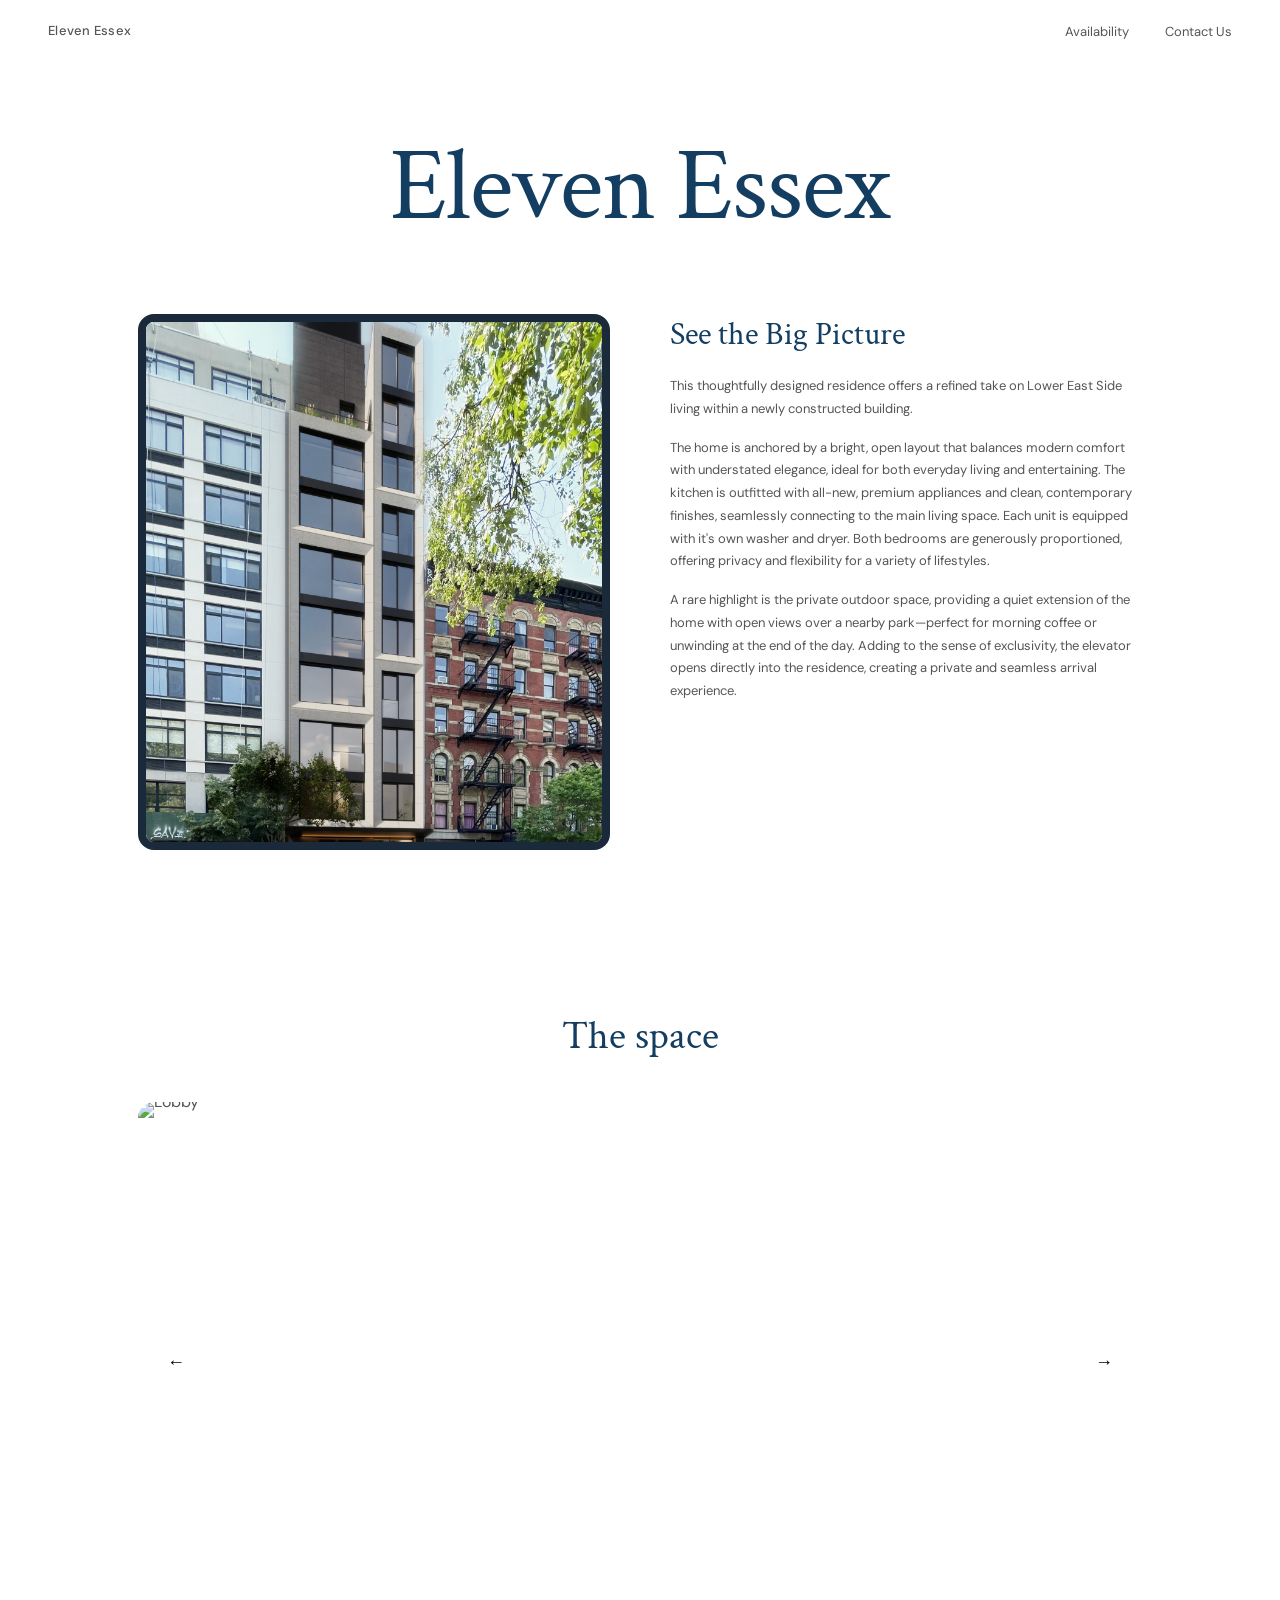
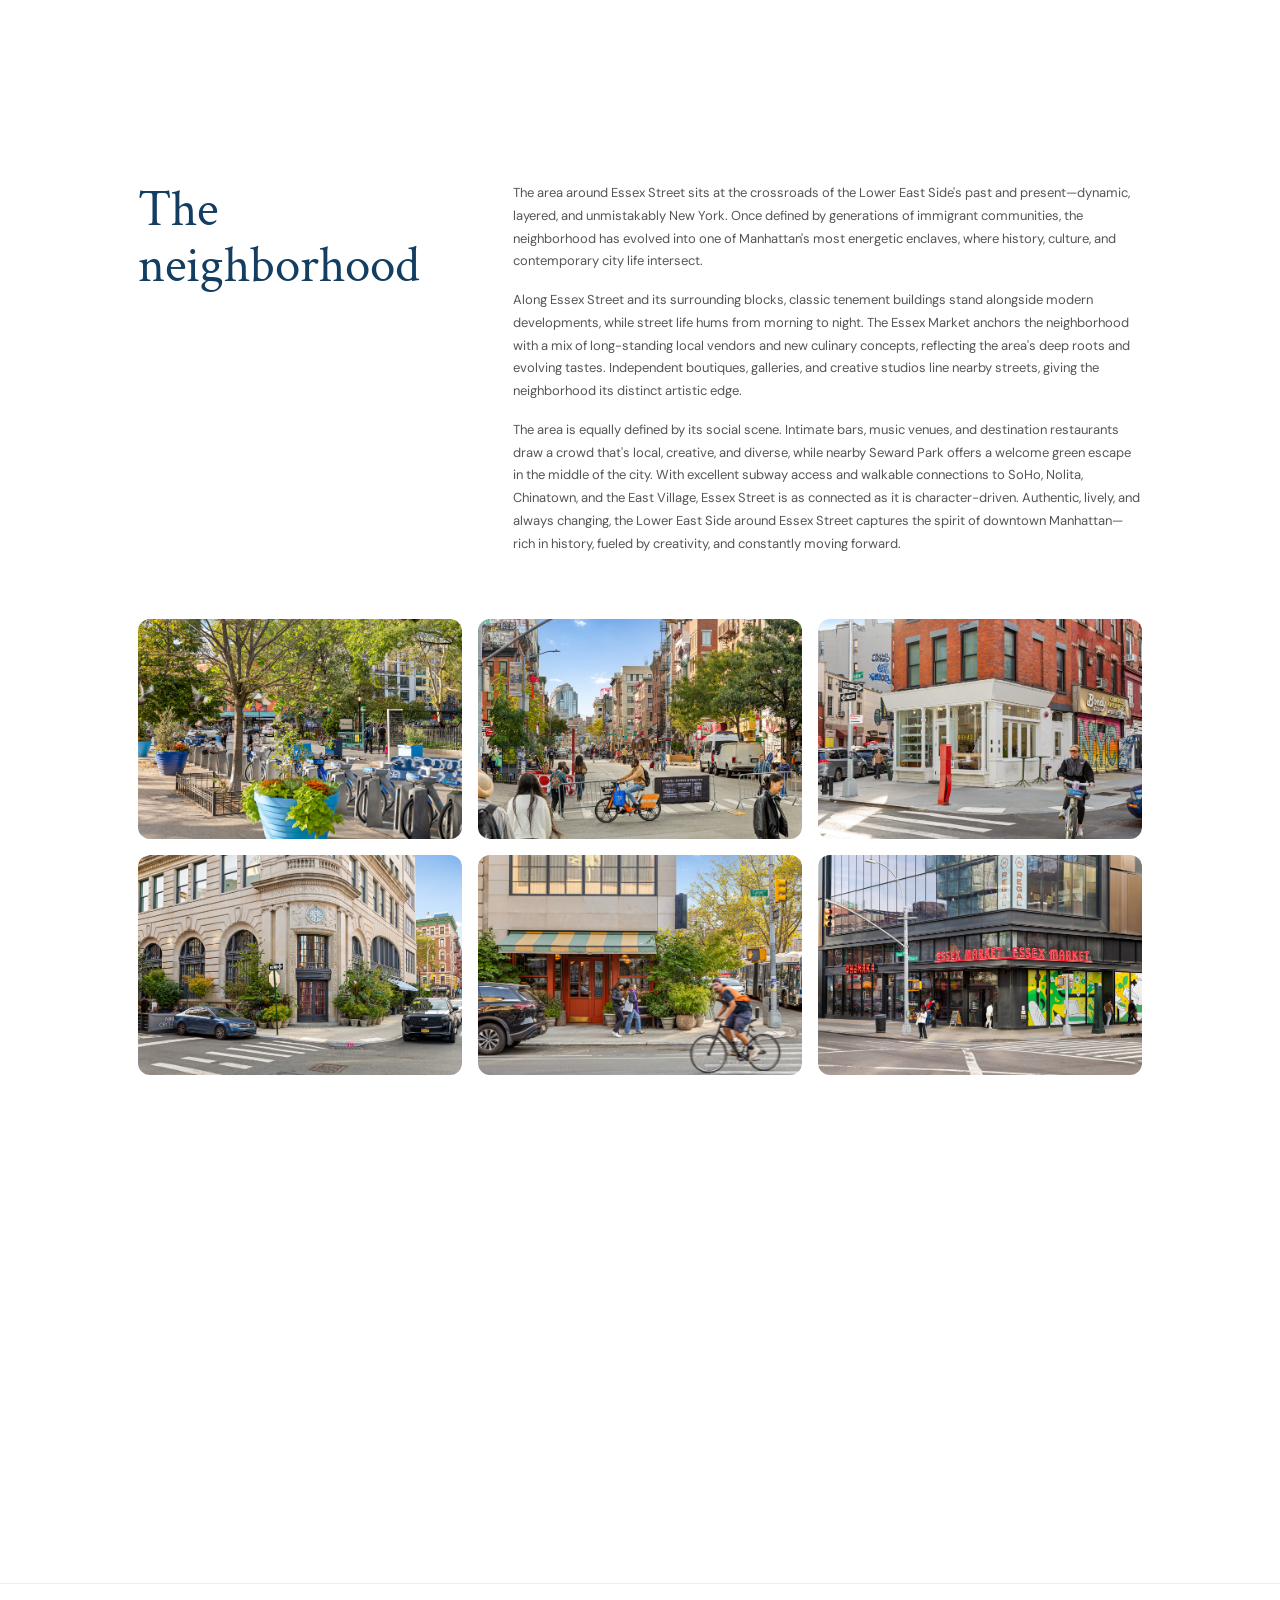
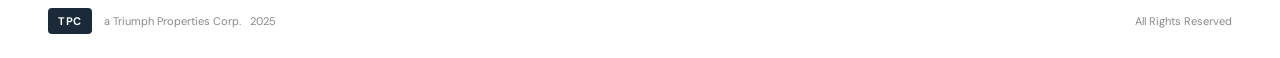
==== index.html @ 10af805b "Show full portrait image for slide 17 using object-fit contain Co-Authored-By: Claude Sonnet 4.6 <no" ====
<!DOCTYPE html>
<html lang="en">
<head>
  <meta charset="UTF-8" />
  <meta name="viewport" content="width=device-width, initial-scale=1.0" />
  <title>Eleven Essex</title>
  <link rel="preconnect" href="https://fonts.googleapis.com" />
  <link rel="preconnect" href="https://fonts.gstatic.com" crossorigin />
  <link href="https://fonts.googleapis.com/css2?family=DM+Sans:ital,opsz,wght@0,9..40,300;0,9..40,400;0,9..40,500;1,9..40,400&family=Crimson+Text:wght@400;600&display=swap" rel="stylesheet" />
  <link rel="stylesheet" href="styles.css" />
  <style>
    /* ── Intro overlay ── */
    #intro-overlay {
      position: fixed;
      inset: 0;
      background: #133E61;
      display: flex;
      align-items: center;
      justify-content: center;
      z-index: 1000;
      animation: overlayFade 2.6s ease forwards;
    }

    #intro-overlay span {
      font-family: 'Crimson Text', serif;
      font-size: clamp(28px, 4vw, 48px);
      color: #fff;
      letter-spacing: 0.12em;
      opacity: 0;
      animation: textReveal 2.6s ease forwards;
    }

    @keyframes overlayFade {
      0%   { opacity: 1; pointer-events: all; }
      65%  { opacity: 1; }
      100% { opacity: 0; pointer-events: none; }
    }

    @keyframes textReveal {
      0%   { opacity: 0; letter-spacing: 0.3em; }
      30%  { opacity: 1; letter-spacing: 0.12em; }
      75%  { opacity: 1; }
      100% { opacity: 0; }
    }

    /* ── Page content fade-in ── */
    body { opacity: 0; animation: pageFadeIn 0.8s ease 2.2s forwards; }

    @keyframes pageFadeIn {
      to { opacity: 1; }
    }

    /* ── Scroll reveal ── */
    .reveal {
      opacity: 0;
      transform: translateY(28px);
      transition: opacity 0.8s ease, transform 0.8s ease;
    }

    .reveal.visible {
      opacity: 1;
      transform: translateY(0);
    }
  </style>
</head>
<body>

  <!-- Intro Overlay -->
  <div id="intro-overlay"><span>Eleven Essex</span></div>


  <!-- Navigation -->
  <nav class="navbar">
    <div class="nav-logo">Eleven Essex</div>
    <ul class="nav-links">
      <li><a href="/availability">Availability</a></li>
      <li><a href="#">Contact Us</a></li>
    </ul>
  </nav>

  <!-- Hero -->
  <section class="hero reveal">
    <h1 class="hero-title">Eleven Essex</h1>
    <div class="hero-content">
      <div class="hero-image-wrap">
        <img src="images/hero-building.jpg" alt="Eleven Essex Building" />
      </div>
      <div class="hero-text">
        <h2>See the Big Picture</h2>
        <p>This thoughtfully designed residence offers a refined take on Lower East Side living within a newly constructed building.</p>
        <p>The home is anchored by a bright, open layout that balances modern comfort with understated elegance, ideal for both everyday living and entertaining. The kitchen is outfitted with all-new, premium appliances and clean, contemporary finishes, seamlessly connecting to the main living space. Each unit is equipped with it's own washer and dryer. Both bedrooms are generously proportioned, offering privacy and flexibility for a variety of lifestyles.</p>
        <p>A rare highlight is the private outdoor space, providing a quiet extension of the home with open views over a nearby park—perfect for morning coffee or unwinding at the end of the day. Adding to the sense of exclusivity, the elevator opens directly into the residence, creating a private and seamless arrival experience.</p>
      </div>
    </div>
  </section>

  <!-- The Space -->
  <section class="space-section reveal">
    <h2 class="section-title">The space</h2>
    <div class="carousel">
      <div class="carousel-track">
        <div class="carousel-slide">
          <img src="images/space-lobby.jpg" alt="Lobby" />
        </div>
        <div class="carousel-slide">
          <img src="images/space-entry.jpg" alt="Main Entry" />
        </div>
        <div class="carousel-slide">
          <img src="images/gallery/11 Essex St-17.jpg" alt="Living Room" style="object-fit: contain; background: #f5f3ef;" />
        </div>
        <div class="carousel-slide">
          <img src="images/gallery/11 Essex St-18.jpg" alt="Living Room" />
        </div>
        <div class="carousel-slide">
          <img src="images/gallery/11 Essex St-19.jpg" alt="Kitchen" />
        </div>
        <div class="carousel-slide">
          <img src="images/gallery/11 Essex St-27.jpg" alt="City Views" />
        </div>
        <div class="carousel-slide">
          <img src="images/gallery/11 Essex St-25.jpg" alt="City Views" />
        </div>
      </div>
      <button class="carousel-btn prev" aria-label="Previous">&#8592;</button>
      <button class="carousel-btn next" aria-label="Next">&#8594;</button>
      <div class="carousel-dots"></div>
    </div>
  </section>

  <!-- The Neighborhood -->
  <section class="neighborhood-section reveal">
    <div class="neighborhood-top">
      <h2 class="neighborhood-title">The neighborhood</h2>
      <div class="neighborhood-text">
        <p>The area around Essex Street sits at the crossroads of the Lower East Side's past and present—dynamic, layered, and unmistakably New York. Once defined by generations of immigrant communities, the neighborhood has evolved into one of Manhattan's most energetic enclaves, where history, culture, and contemporary city life intersect.</p>
        <p>Along Essex Street and its surrounding blocks, classic tenement buildings stand alongside modern developments, while street life hums from morning to night. The Essex Market anchors the neighborhood with a mix of long-standing local vendors and new culinary concepts, reflecting the area's deep roots and evolving tastes. Independent boutiques, galleries, and creative studios line nearby streets, giving the neighborhood its distinct artistic edge.</p>
        <p>The area is equally defined by its social scene. Intimate bars, music venues, and destination restaurants draw a crowd that's local, creative, and diverse, while nearby Seward Park offers a welcome green escape in the middle of the city. With excellent subway access and walkable connections to SoHo, Nolita, Chinatown, and the East Village, Essex Street is as connected as it is character-driven. Authentic, lively, and always changing, the Lower East Side around Essex Street captures the spirit of downtown Manhattan—rich in history, fueled by creativity, and constantly moving forward.</p>
      </div>
    </div>
    <div class="neighborhood-grid">
      <img src="images/neighborhood-1.jpg" alt="Neighborhood - Citi Bike station" />
      <img src="images/neighborhood-2.jpg" alt="Neighborhood - Canal Open Streets" />
      <img src="images/neighborhood-3.jpg" alt="Neighborhood - Elbow Bread corner shop" />
      <img src="images/neighborhood-4.jpg" alt="Neighborhood - Jarmulowsky's Bank building" />
      <img src="images/neighborhood-5.jpg" alt="Neighborhood - Canal St bar" />
      <img src="images/neighborhood-6.jpg" alt="Neighborhood - Essex Market" />
    </div>
  </section>

  <!-- Learn More -->
  <section class="learn-more reveal">
    <h2>Learn more</h2>
    <p>Our apartments in Manhattan reflect the essence of timeless elegance, thoughtfully designed with premium materials, refined craftsmanship, and a sense of effortless livability.</p>
    <a href="#" class="btn-contact">Contact Us</a>
  </section>

  <!-- Footer -->
  <footer class="footer">
    <div class="footer-left">
      <div class="footer-logo">TPC</div>
      <span>a Triumph Properties Corp. &nbsp; 2025</span>
    </div>
    <div class="footer-right">All Rights Reserved</div>
  </footer>

  <script>
    // Scroll reveal
    const observer = new IntersectionObserver((entries) => {
      entries.forEach(e => { if (e.isIntersecting) { e.target.classList.add('visible'); observer.unobserve(e.target); } });
    }, { threshold: 0.12 });
    document.querySelectorAll('.reveal').forEach(el => observer.observe(el));
  </script>

  <script>
    const track = document.querySelector('.carousel-track');
    const slides = document.querySelectorAll('.carousel-slide');
    const dotsContainer = document.querySelector('.carousel-dots');
    let current = 0;

    // Build dots
    slides.forEach((_, i) => {
      const dot = document.createElement('button');
      dot.classList.toggle('active', i === 0);
      dot.addEventListener('click', () => goTo(i));
      dotsContainer.appendChild(dot);
    });

    function goTo(index) {
      current = (index + slides.length) % slides.length;
      track.style.transform = `translateX(-${current * 100}%)`;
      document.querySelectorAll('.carousel-dots button').forEach((d, i) => {
        d.classList.toggle('active', i === current);
      });
    }

    document.querySelector('.prev').addEventListener('click', () => goTo(current - 1));
    document.querySelector('.next').addEventListener('click', () => goTo(current + 1));
  </script>
</body>
</html>
---- styles.css ----
*, *::before, *::after {
  box-sizing: border-box;
  margin: 0;
  padding: 0;
}

body {
  font-family: 'DM Sans', sans-serif;
  color: #555555;
  background: #fff;
}

/* ── Navigation ── */
.navbar {
  display: flex;
  align-items: center;
  justify-content: space-between;
  padding: 20px 48px;
  position: sticky;
  top: 0;
  background: #fff;
  z-index: 100;
}

.nav-logo {
  font-family: 'DM Sans', sans-serif;
  font-size: 13px;
  font-weight: 500;
  letter-spacing: 0.02em;
}

.nav-links {
  list-style: none;
  display: flex;
  gap: 36px;
}

.nav-links a {
  text-decoration: none;
  font-size: 13px;
  color: #555555;
  font-weight: 400;
}

.nav-links a:hover {
  opacity: 0.6;
}

/* ── Hero ── */
.hero {
  padding: 60px 48px 80px;
  max-width: 1100px;
  margin: 0 auto;
}

.hero-title {
  font-family: 'Crimson Text', serif;
  color: #133E61;
  font-size: clamp(60px, 8vw, 110px);
  font-weight: 400;
  text-align: center;
  margin-bottom: 60px;
  letter-spacing: -0.01em;
}

.hero-content {
  display: grid;
  grid-template-columns: 1fr 1fr;
  gap: 60px;
  align-items: start;
}

.hero-image-wrap {
  border: 8px solid #1a2a3a;
  border-radius: 16px;
  overflow: hidden;
  line-height: 0;
}

.hero-image-wrap img {
  width: 100%;
  height: 520px;
  object-fit: cover;
  display: block;
}

.hero-text h2 {
  font-family: 'Crimson Text', serif;
  color: #133E61;
  font-size: 32px;
  font-weight: 400;
  margin-bottom: 20px;
}

.hero-text p {
  font-size: 13px;
  line-height: 1.75;
  color: #555555;
  margin-bottom: 16px;
}

/* ── The Space ── */
.space-section {
  padding: 80px 48px;
  max-width: 1100px;
  margin: 0 auto;
}

.section-title {
  font-family: 'Crimson Text', serif;
  color: #133E61;
  font-size: 40px;
  font-weight: 400;
  text-align: center;
  margin-bottom: 40px;
}

.carousel {
  position: relative;
  border-radius: 16px;
  overflow: hidden;
}

.carousel-track {
  display: flex;
  transition: transform 0.5s ease;
}

.carousel-slide {
  min-width: 100%;
  line-height: 0;
}

.carousel-slide img {
  width: 100%;
  height: 520px;
  object-fit: cover;
  display: block;
}

.carousel-btn {
  position: absolute;
  top: 50%;
  transform: translateY(-50%);
  background: rgba(255,255,255,0.85);
  border: none;
  border-radius: 50%;
  width: 44px;
  height: 44px;
  font-size: 18px;
  cursor: pointer;
  display: flex;
  align-items: center;
  justify-content: center;
  transition: background 0.2s;
  z-index: 10;
}

.carousel-btn:hover { background: #fff; }
.carousel-btn.prev { left: 16px; }
.carousel-btn.next { right: 16px; }

.carousel-dots {
  position: absolute;
  bottom: 16px;
  left: 50%;
  transform: translateX(-50%);
  display: flex;
  gap: 8px;
}

.carousel-dots button {
  width: 8px;
  height: 8px;
  border-radius: 50%;
  border: none;
  background: rgba(255,255,255,0.5);
  cursor: pointer;
  padding: 0;
  transition: background 0.2s;
}

.carousel-dots button.active {
  background: #fff;
}

/* ── The Neighborhood ── */
.neighborhood-section {
  padding: 80px 48px;
  max-width: 1100px;
  margin: 0 auto;
}

.neighborhood-top {
  display: grid;
  grid-template-columns: 1fr 2fr;
  gap: 60px;
  align-items: start;
  margin-bottom: 48px;
}

.neighborhood-title {
  font-family: 'Crimson Text', serif;
  color: #133E61;
  font-size: clamp(32px, 4vw, 52px);
  font-weight: 400;
  line-height: 1.1;
}

.neighborhood-text p {
  font-size: 13px;
  line-height: 1.75;
  color: #555555;
  margin-bottom: 16px;
}

.neighborhood-grid {
  display: grid;
  grid-template-columns: repeat(3, 1fr);
  gap: 16px;
}

.neighborhood-grid img {
  width: 100%;
  height: 220px;
  object-fit: cover;
  border-radius: 12px;
  display: block;
}

/* ── Learn More ── */
.learn-more {
  padding: 100px 48px;
  text-align: center;
}

.learn-more h2 {
  font-family: 'Crimson Text', serif;
  color: #133E61;
  font-size: 48px;
  font-weight: 400;
  margin-bottom: 16px;
}

.learn-more p {
  font-size: 14px;
  color: #555555;
  max-width: 480px;
  margin: 0 auto 32px;
  line-height: 1.7;
}

.btn-contact {
  display: inline-block;
  background: #2d5a55;
  color: #fff;
  text-decoration: none;
  padding: 14px 32px;
  border-radius: 50px;
  font-size: 13px;
  font-weight: 500;
  letter-spacing: 0.02em;
  transition: background 0.2s;
}

.btn-contact:hover {
  background: #1e3e3b;
}

/* ── Footer ── */
.footer {
  display: flex;
  align-items: center;
  justify-content: space-between;
  padding: 24px 48px;
  border-top: 1px solid #eee;
}

.footer-left {
  display: flex;
  align-items: center;
  gap: 12px;
  font-size: 11px;
  color: #888;
}

.footer-logo {
  background: #1a2a3a;
  color: #fff;
  font-size: 11px;
  font-weight: 700;
  padding: 6px 10px;
  border-radius: 4px;
  letter-spacing: 0.05em;
}

.footer-right {
  font-size: 11px;
  color: #888;
}

/* ── Responsive ── */
@media (max-width: 768px) {
  .navbar { padding: 16px 24px; }
  .hero, .space-section, .neighborhood-section { padding: 48px 24px; }

  .hero-content {
    grid-template-columns: 1fr;
  }

  .hero-image-wrap img { height: 320px; }

  .space-images {
    grid-template-columns: 1fr;
  }

  .neighborhood-top {
    grid-template-columns: 1fr;
    gap: 24px;
  }

  .neighborhood-grid {
    grid-template-columns: repeat(2, 1fr);
  }

  .footer { padding: 20px 24px; }
}
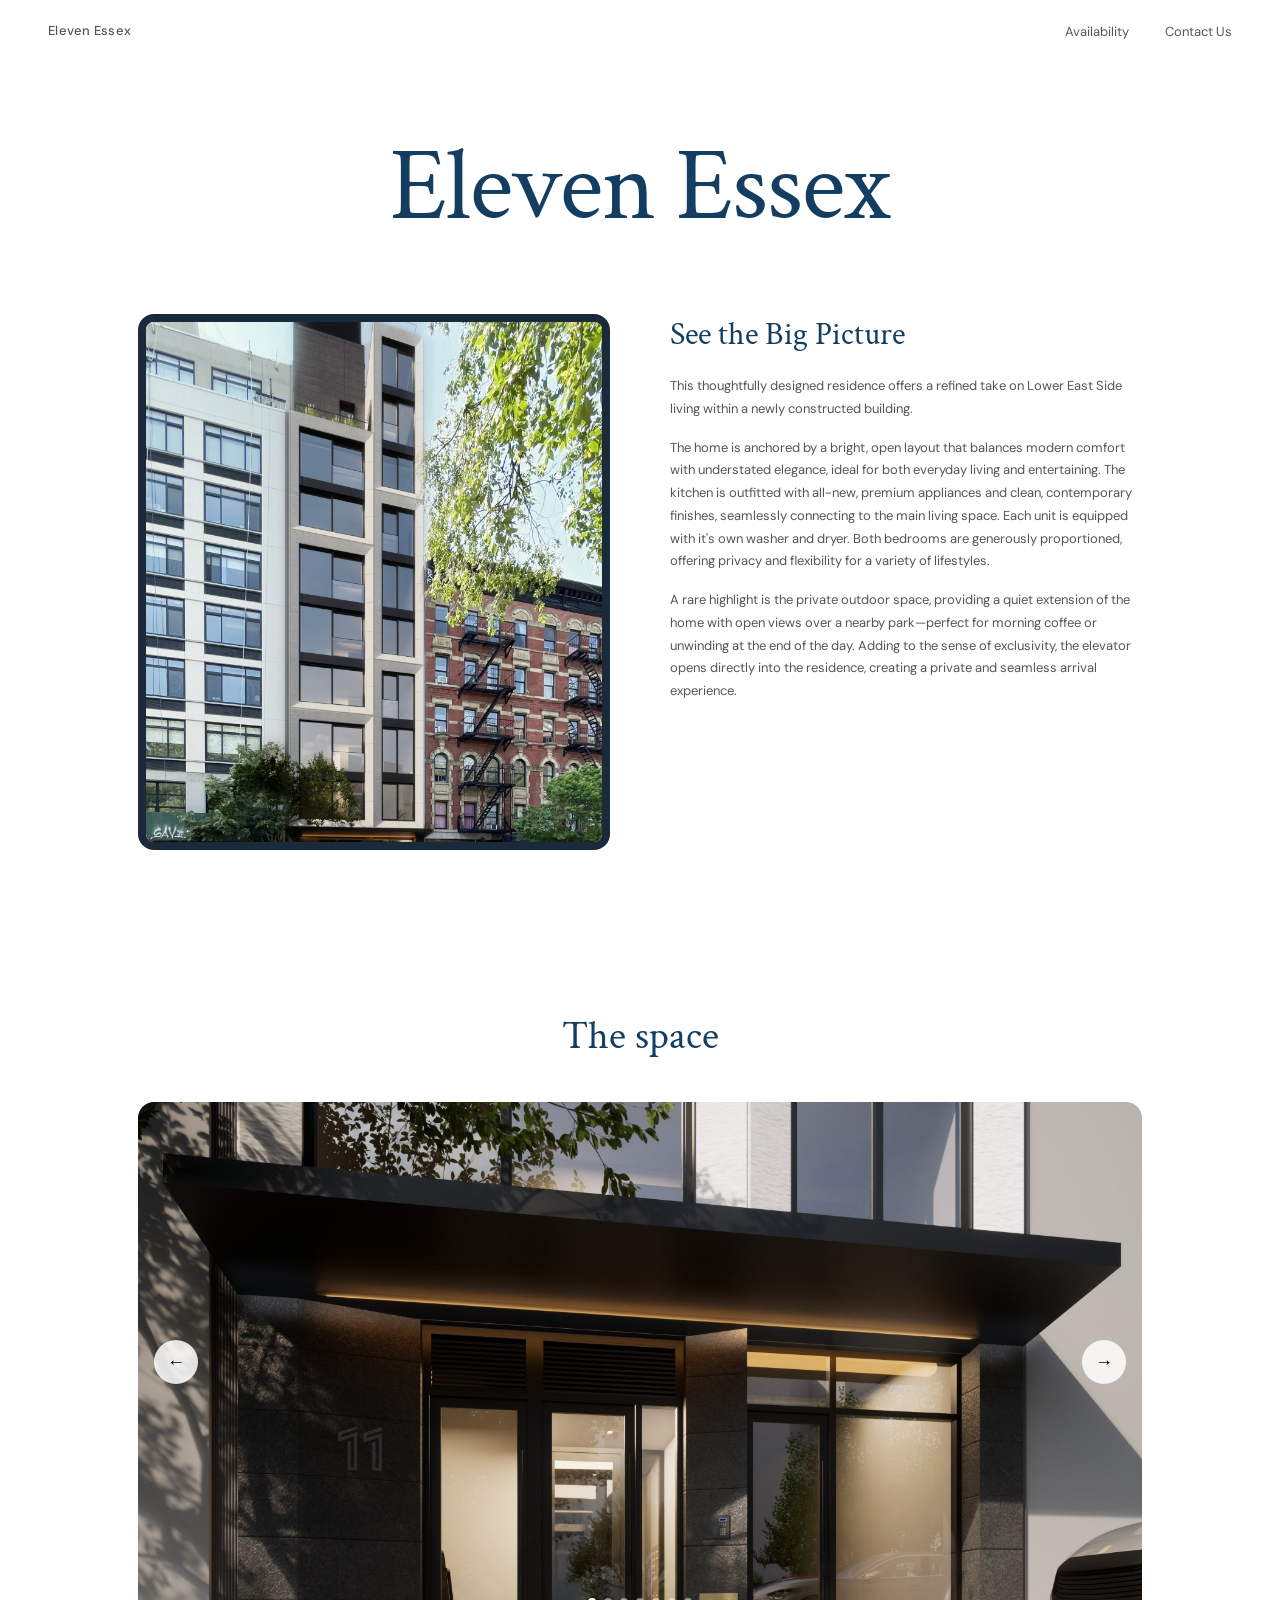
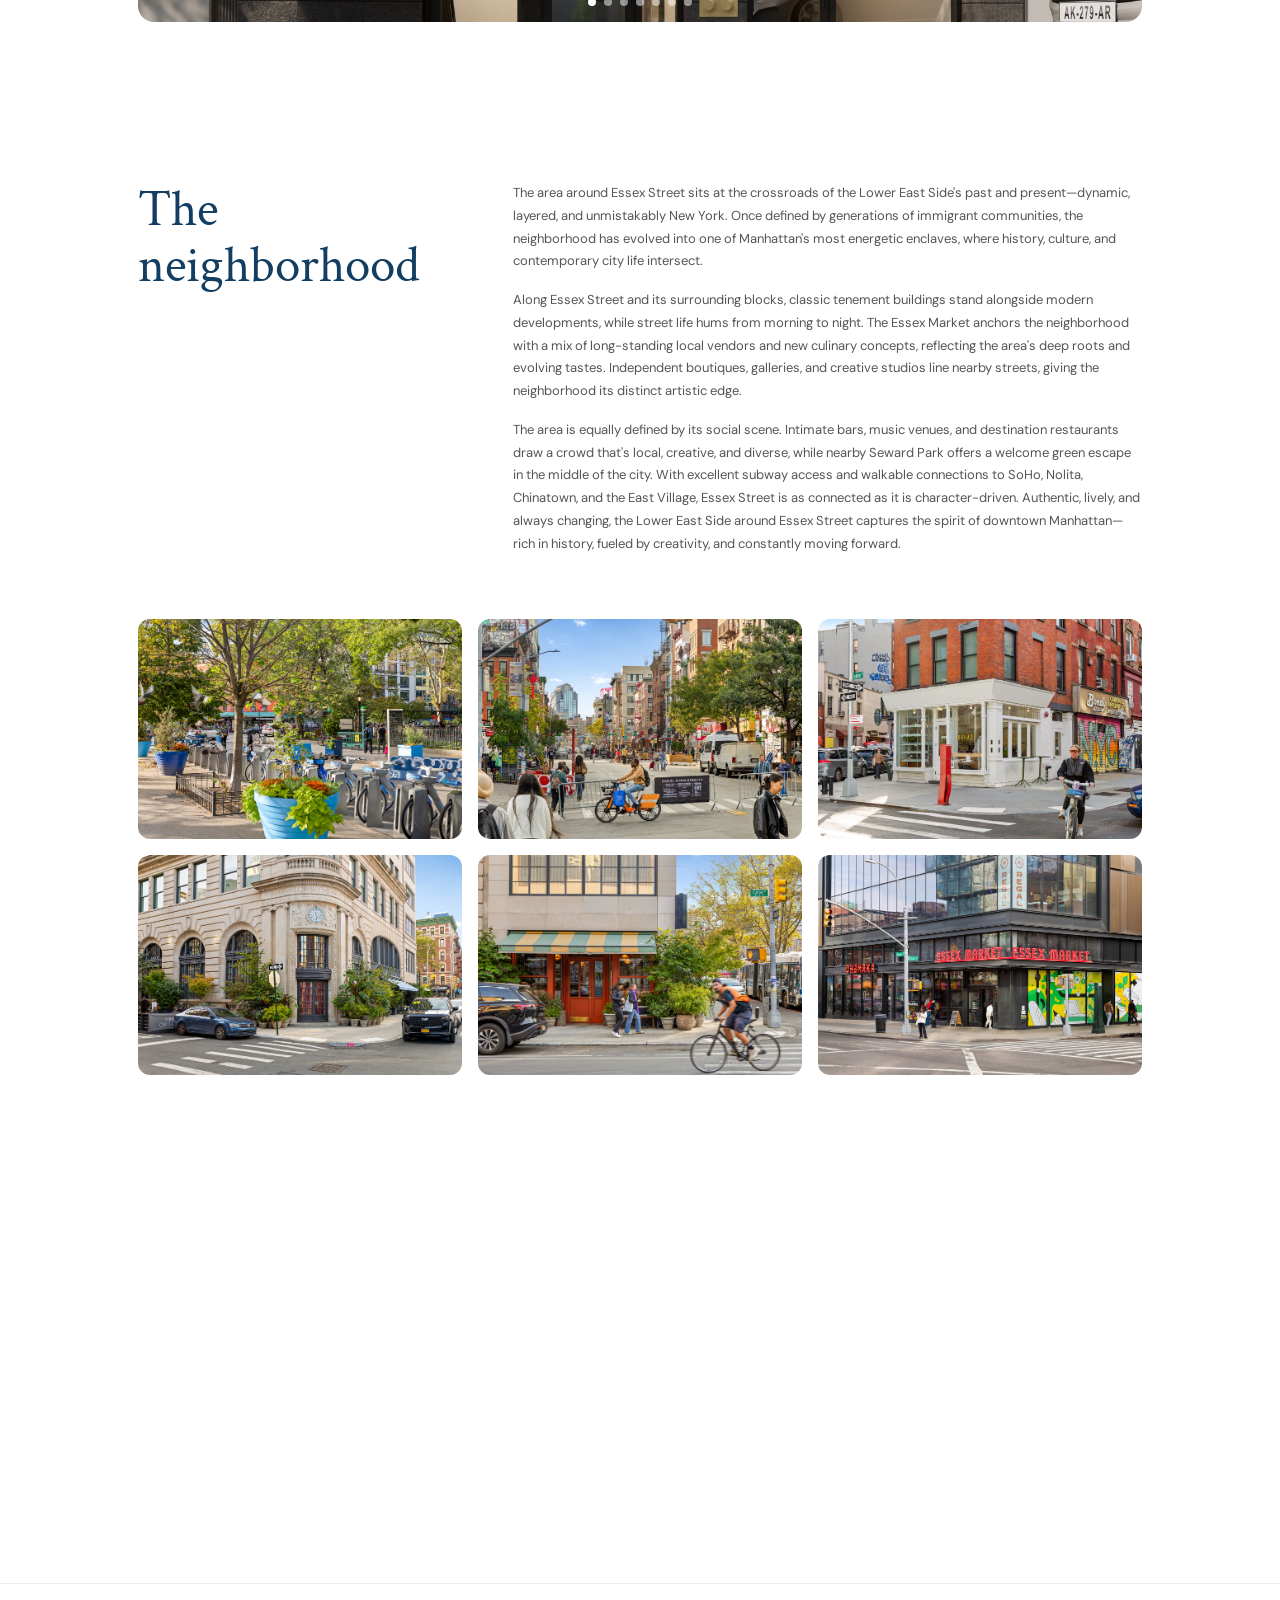
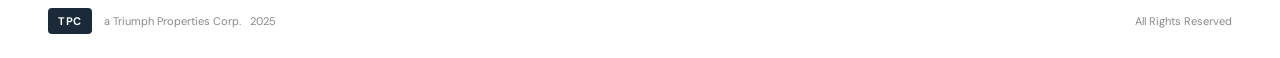
==== commit e4222bd5: "Reorder main carousel: entry, lobby, living (tall), living (wide), kitchen, city x2 Co-Authored-By: " ====
--- a/index.html
+++ b/index.html
@@ -100,10 +100,10 @@
     <div class="carousel">
       <div class="carousel-track">
         <div class="carousel-slide">
+          <img src="images/space-entry.jpg" alt="Main Entry" />
+        </div>
+        <div class="carousel-slide">
           <img src="images/space-lobby.jpg" alt="Lobby" />
-        </div>
-        <div class="carousel-slide">
-          <img src="images/space-entry.jpg" alt="Main Entry" />
         </div>
         <div class="carousel-slide">
           <img src="images/gallery/11 Essex St-17.jpg" alt="Living Room" style="object-fit: contain; background: #f5f3ef;" />
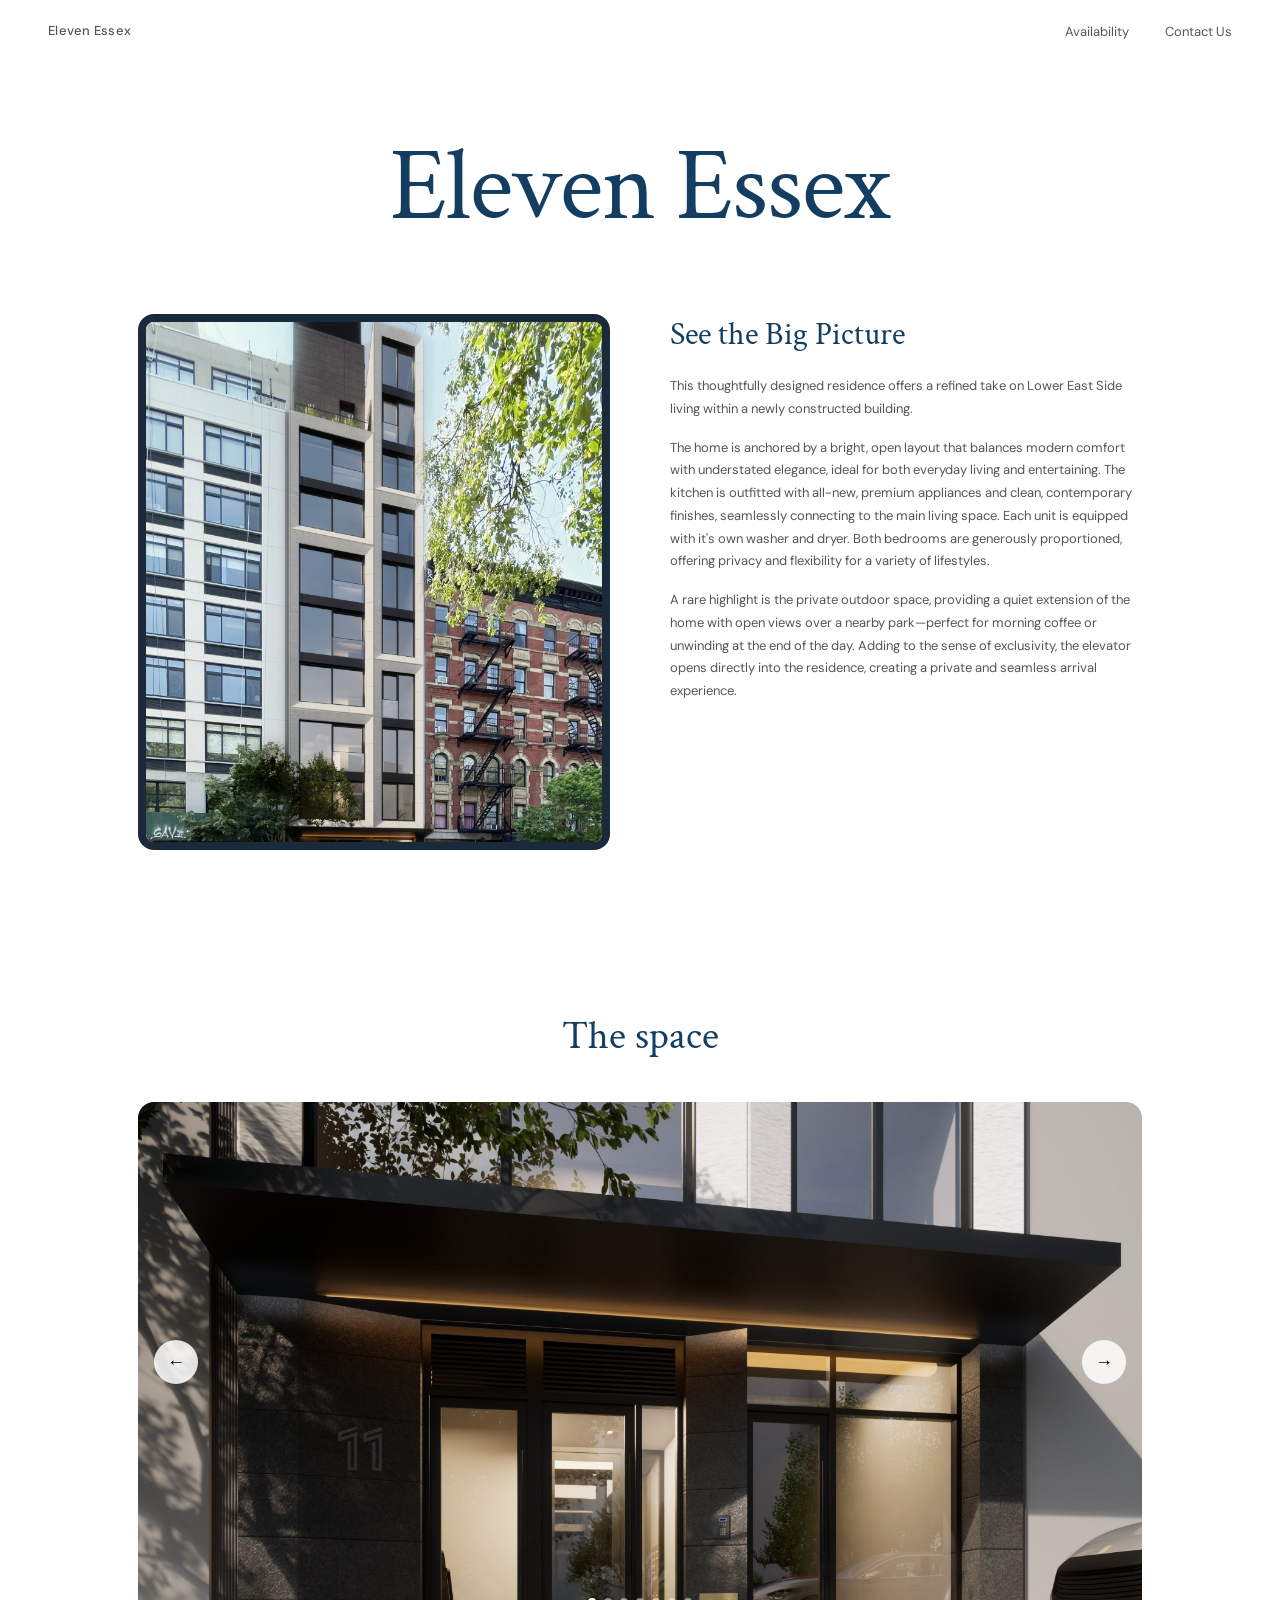
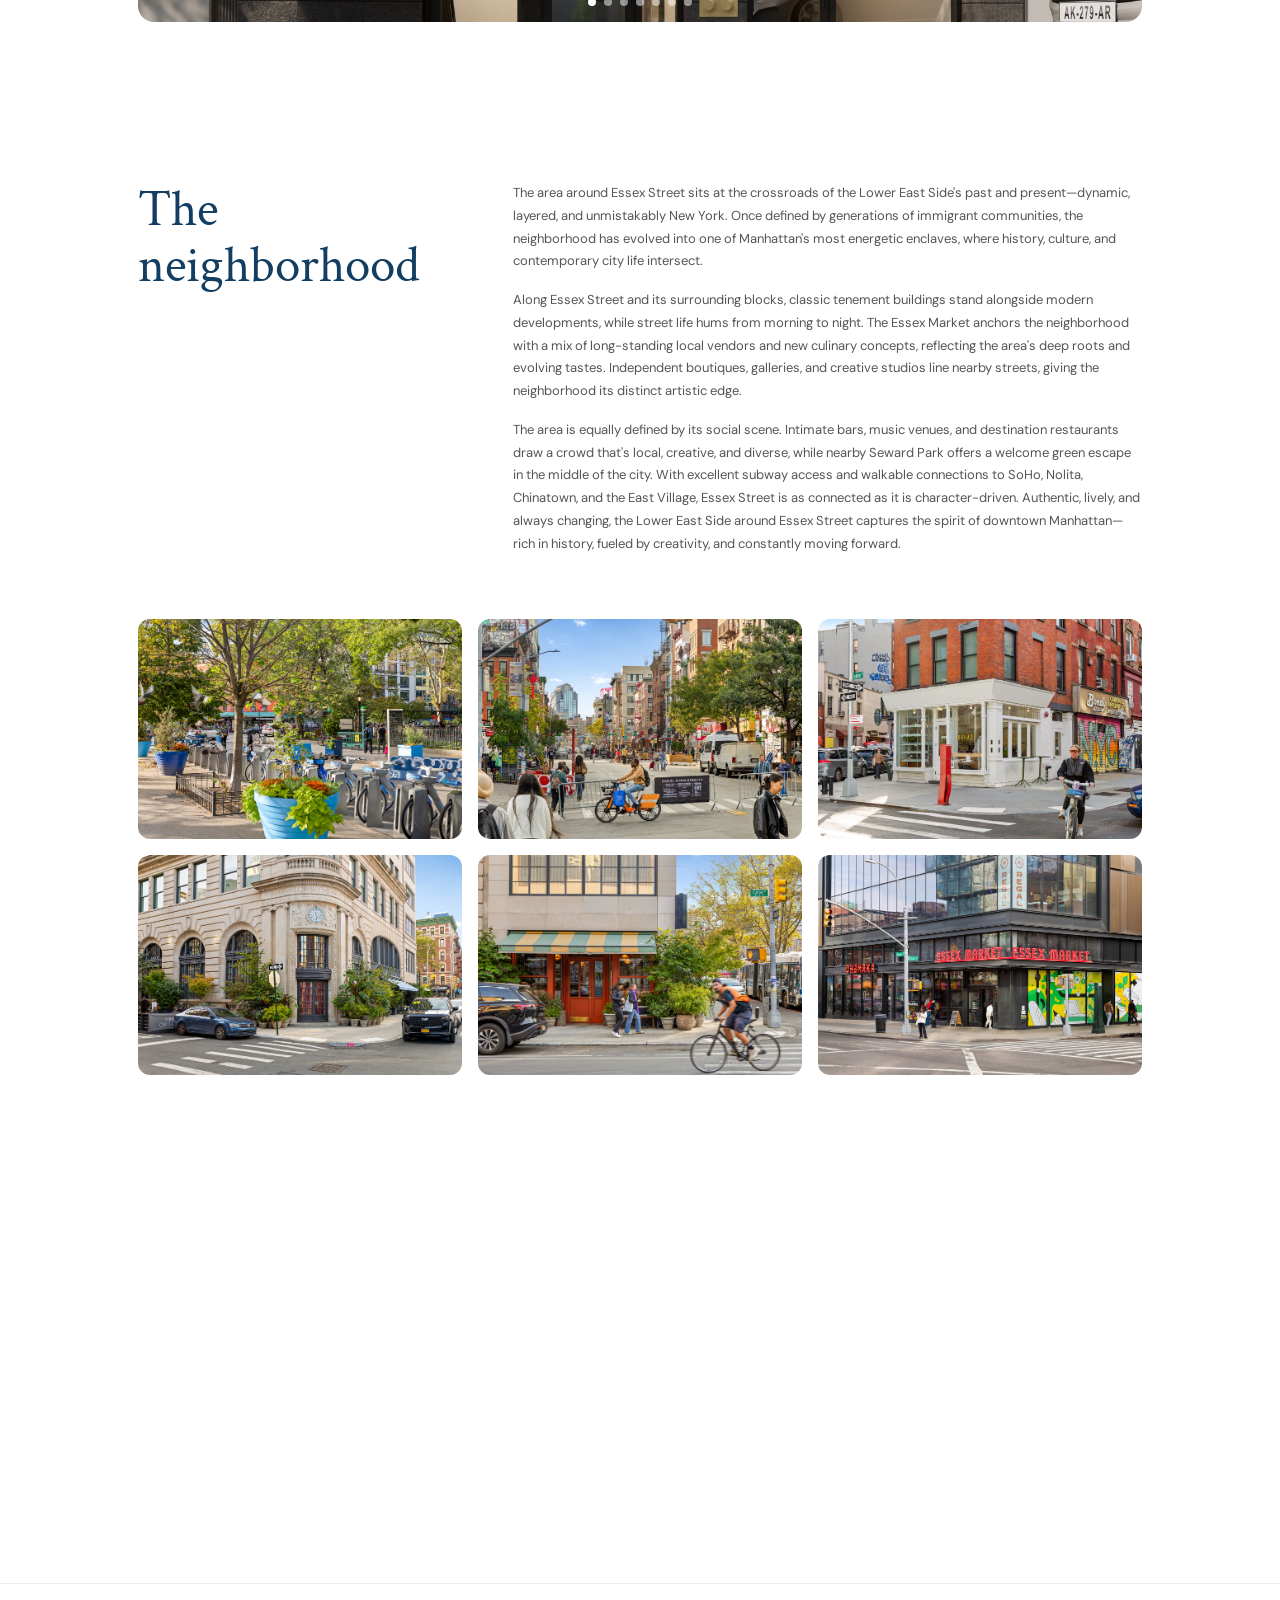
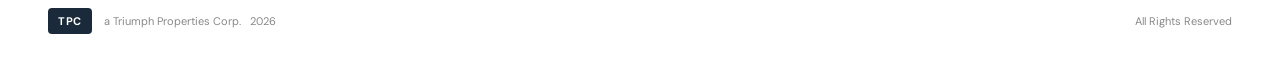
==== commit c5067933: "Update footer copyright year to 2026 Co-Authored-By: Claude Sonnet 4.6 <noreply@anthropic.com>" ====
--- a/index.html
+++ b/index.html
@@ -158,7 +158,7 @@
   <footer class="footer">
     <div class="footer-left">
       <div class="footer-logo">TPC</div>
-      <span>a Triumph Properties Corp. &nbsp; 2025</span>
+      <span>a Triumph Properties Corp. &nbsp; 2026</span>
     </div>
     <div class="footer-right">All Rights Reserved</div>
   </footer>
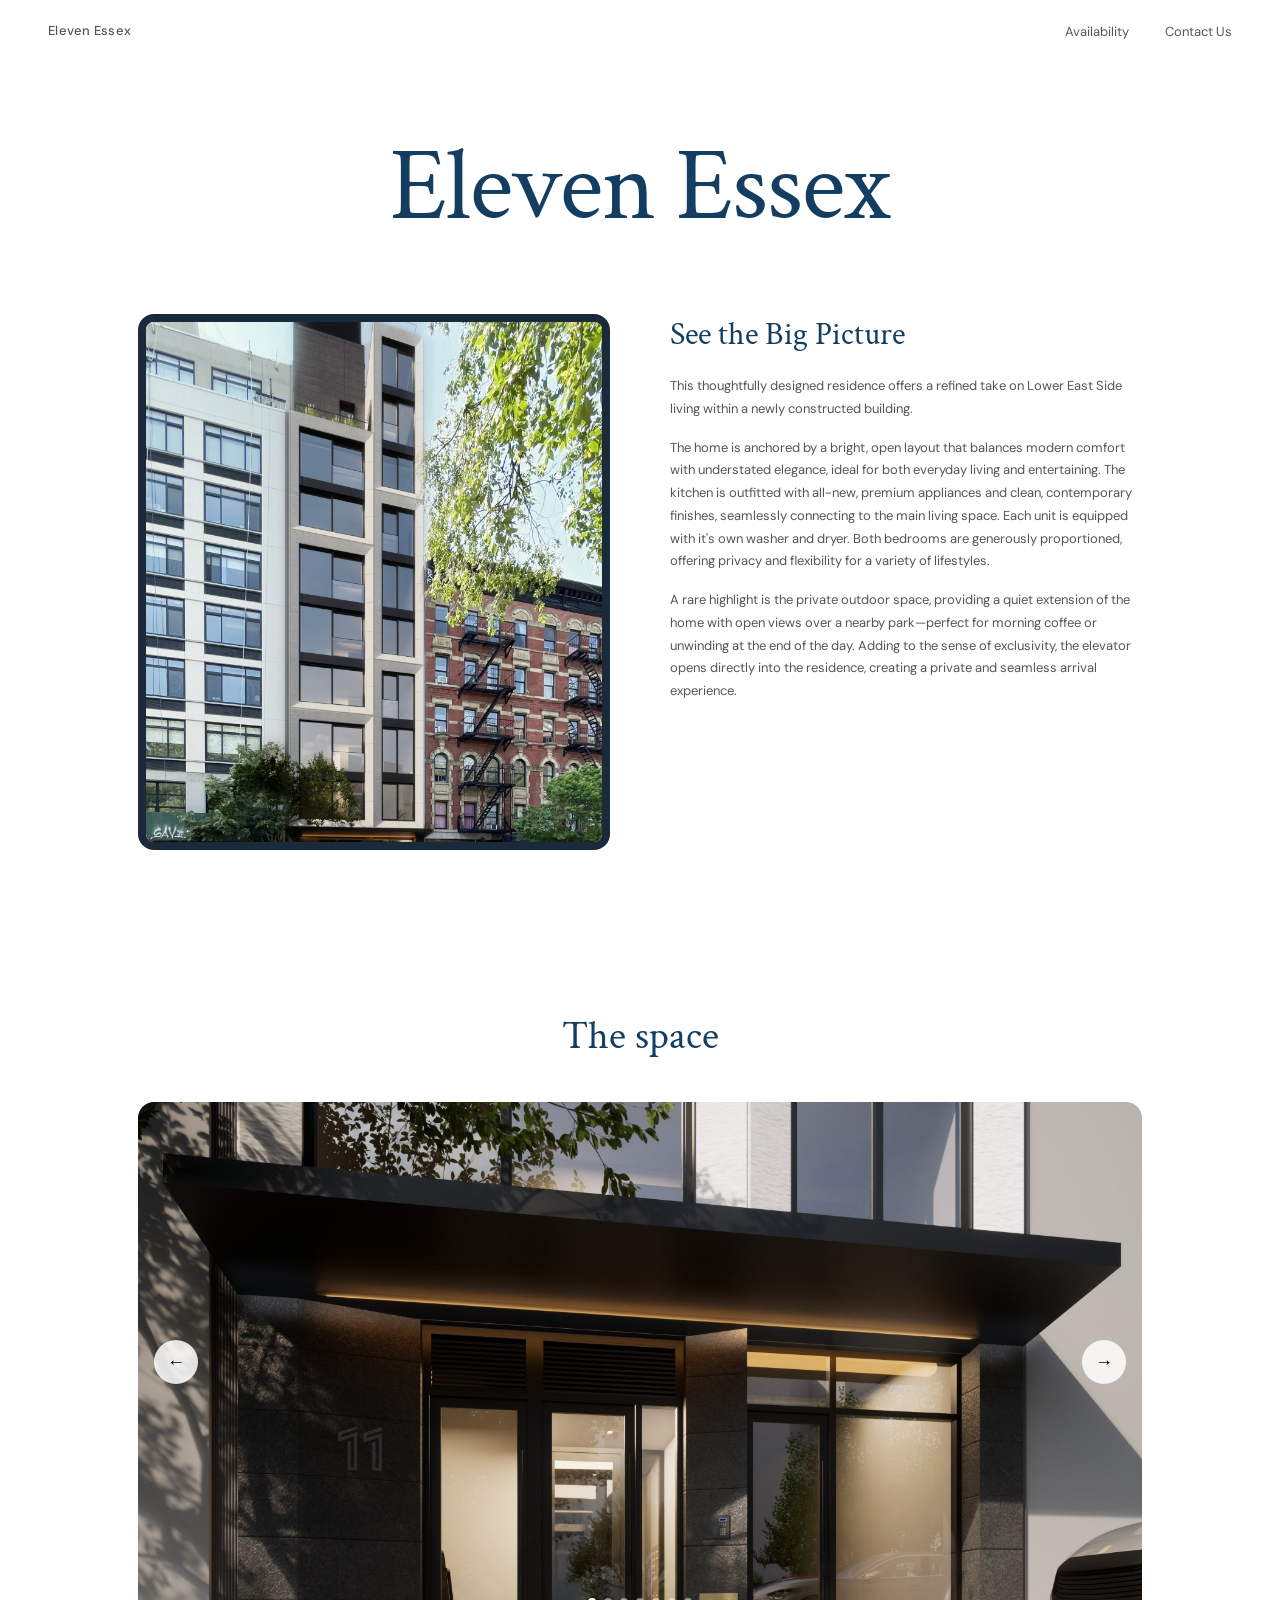
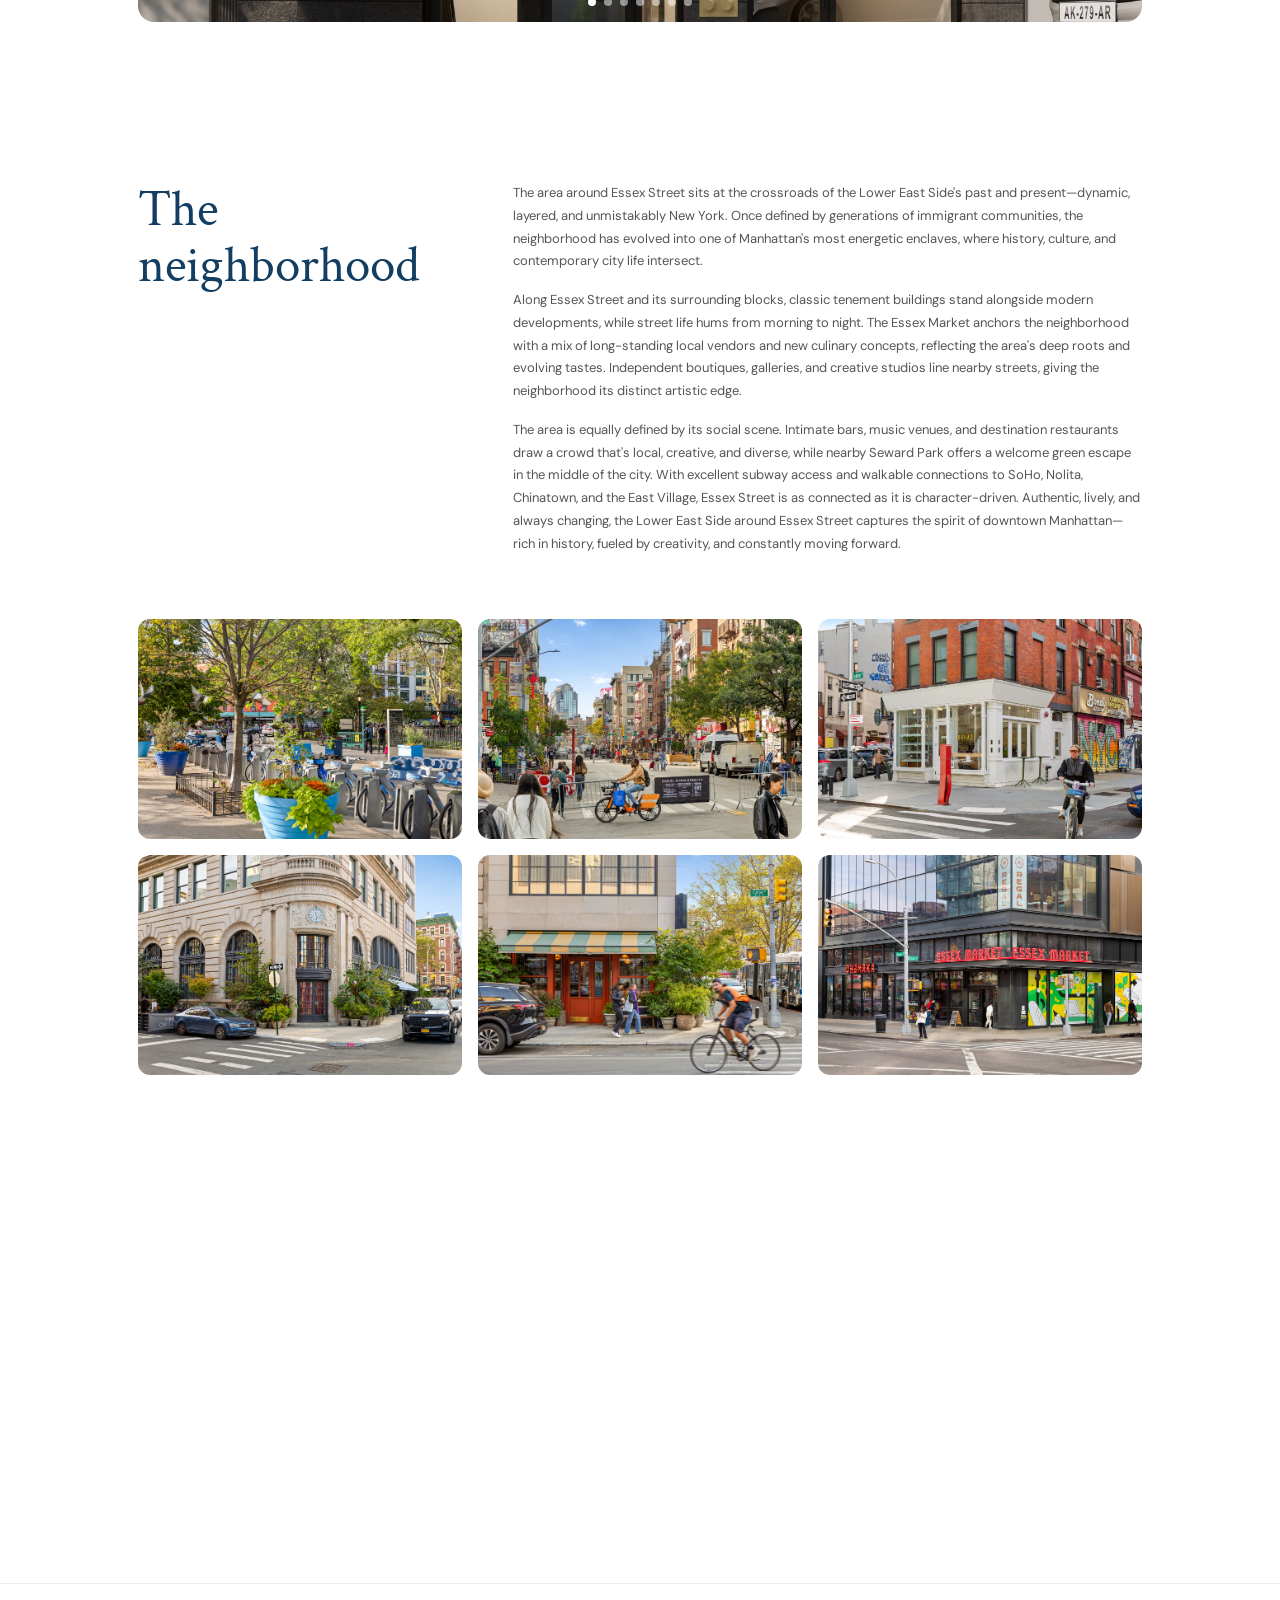
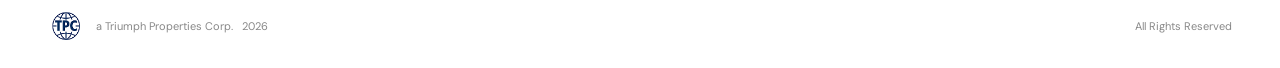
==== commit 2037d79f: "Update footer TPC logo image and Contact Us button color - Replace text-based TPC footer logo with T" ====
--- a/index.html
+++ b/index.html
@@ -157,7 +157,7 @@
   <!-- Footer -->
   <footer class="footer">
     <div class="footer-left">
-      <div class="footer-logo">TPC</div>
+      <img src="images/TPCLogo.png" alt="TPC Logo" class="footer-logo">
       <span>a Triumph Properties Corp. &nbsp; 2026</span>
     </div>
     <div class="footer-right">All Rights Reserved</div>
--- a/styles.css
+++ b/styles.css
@@ -252,7 +252,7 @@
 
 .btn-contact {
   display: inline-block;
-  background: #2d5a55;
+  background: #133E61;
   color: #fff;
   text-decoration: none;
   padding: 14px 32px;
@@ -264,7 +264,7 @@
 }
 
 .btn-contact:hover {
-  background: #1e3e3b;
+  background: #0e2d47;
 }
 
 /* ── Footer ── */
@@ -285,13 +285,8 @@
 }
 
 .footer-logo {
-  background: #1a2a3a;
-  color: #fff;
-  font-size: 11px;
-  font-weight: 700;
-  padding: 6px 10px;
-  border-radius: 4px;
-  letter-spacing: 0.05em;
+  height: 36px;
+  width: auto;
 }
 
 .footer-right {
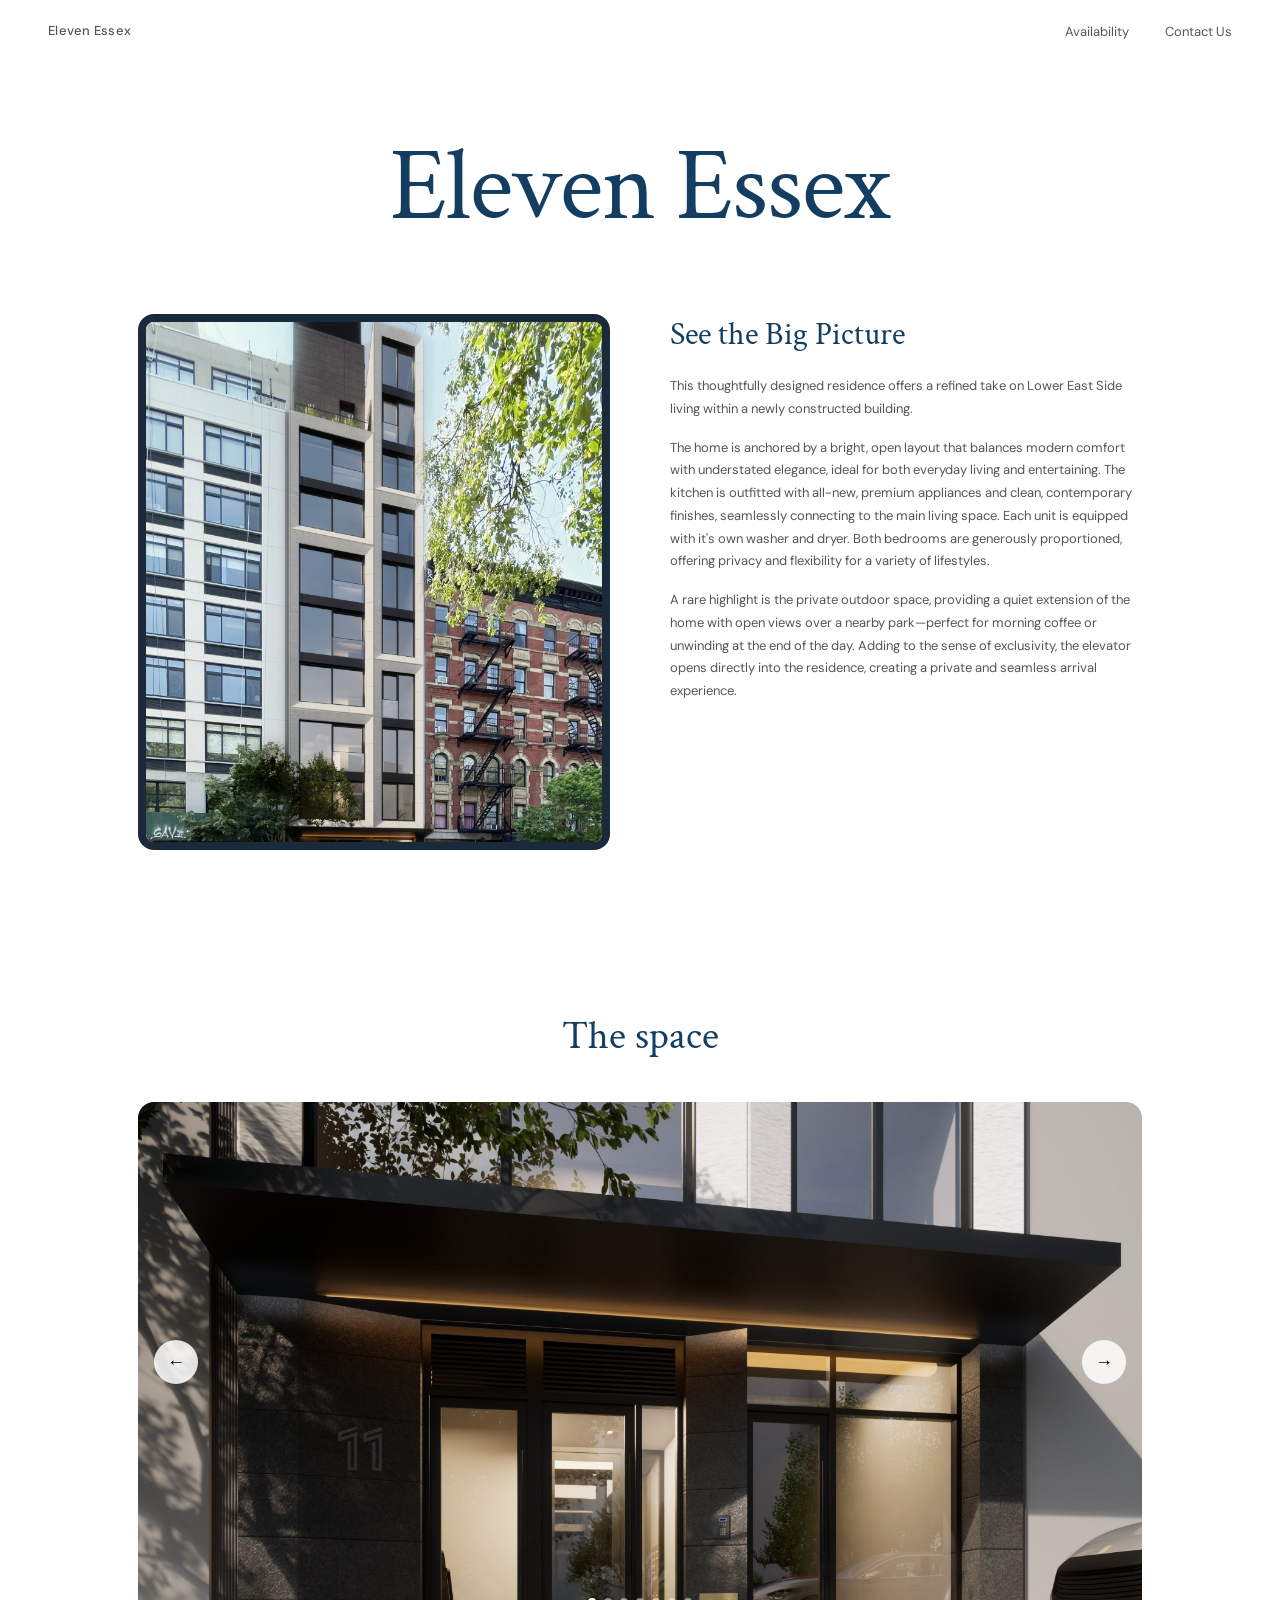
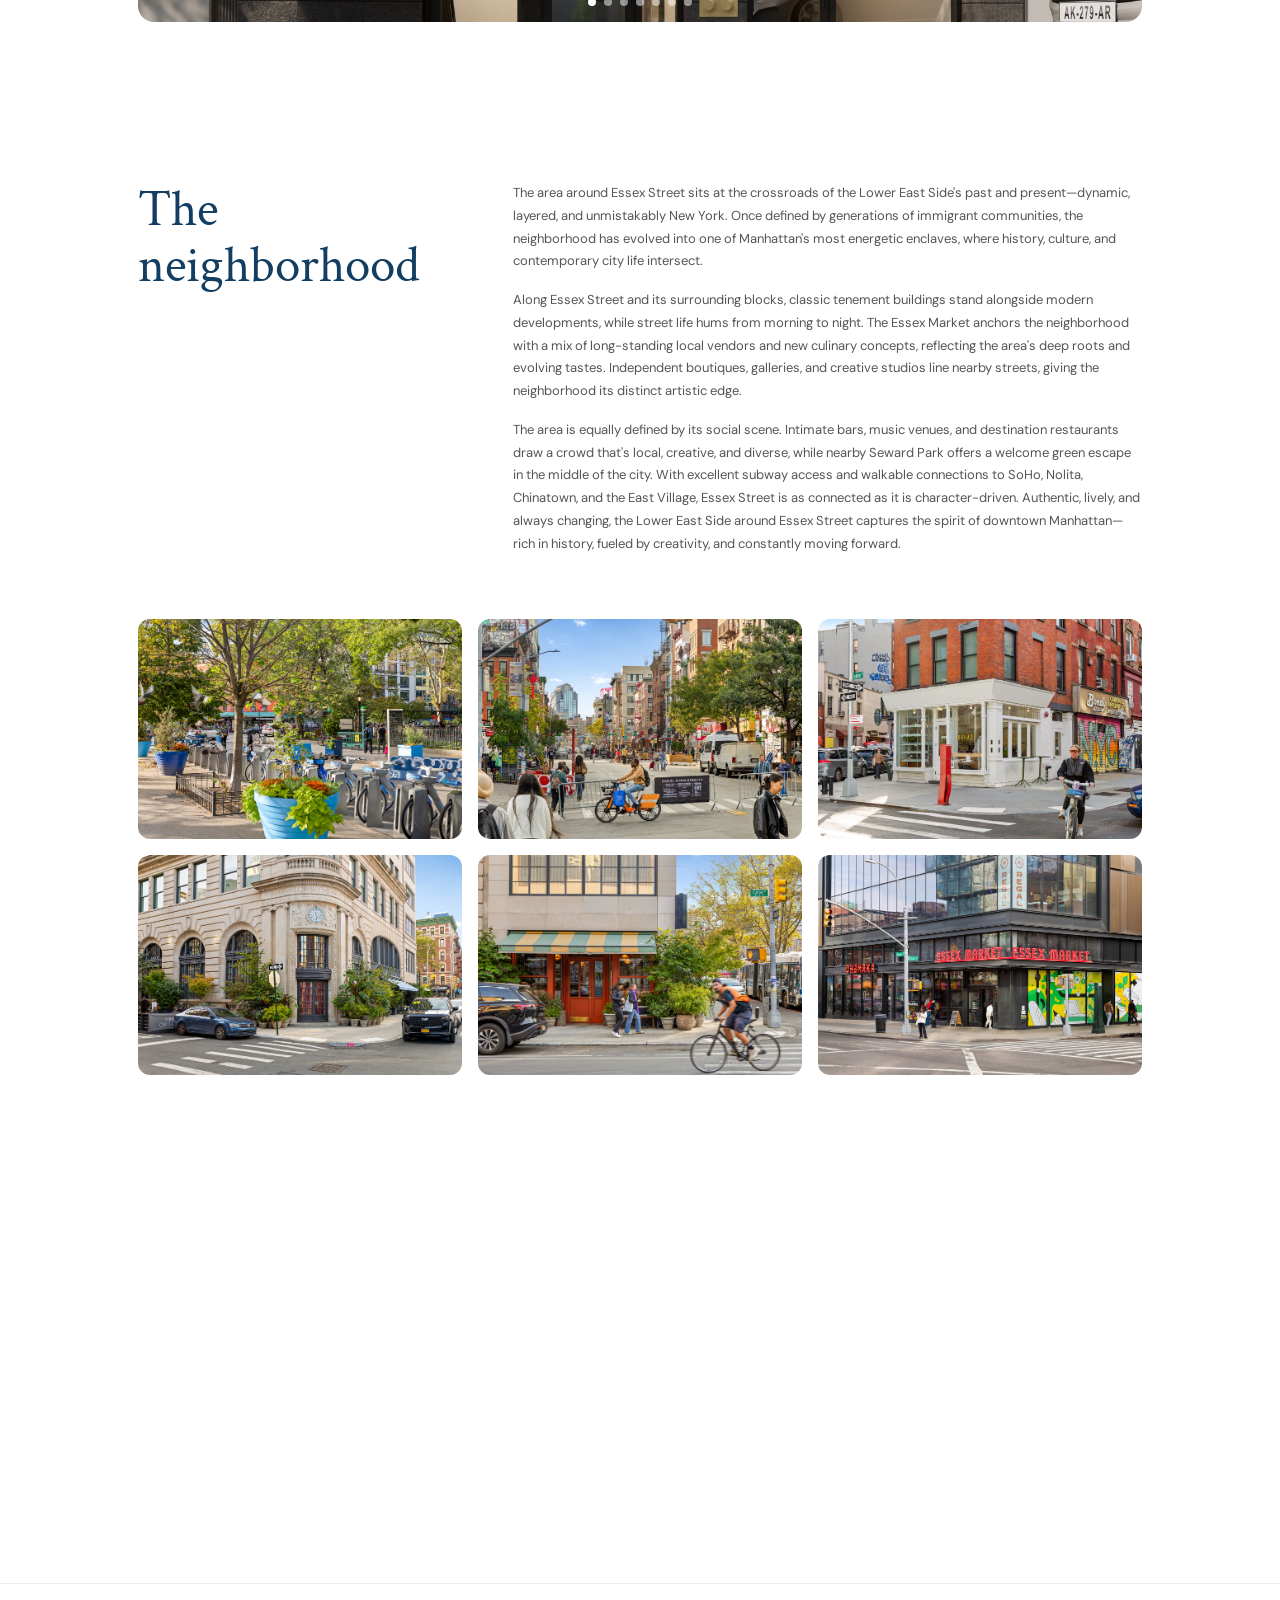
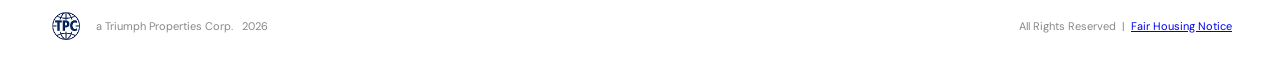
==== commit 1398729c: "Add Fair Housing Notice link to footer Co-Authored-By: Claude Sonnet 4.6 <noreply@anthropic.com>" ====
--- a/index.html
+++ b/index.html
@@ -74,7 +74,7 @@
     <div class="nav-logo">Eleven Essex</div>
     <ul class="nav-links">
       <li><a href="/availability">Availability</a></li>
-      <li><a href="#">Contact Us</a></li>
+      <li><a href="mailto:info@11essexnyc.com">Contact Us</a></li>
     </ul>
   </nav>
 
@@ -151,7 +151,7 @@
   <section class="learn-more reveal">
     <h2>Learn more</h2>
     <p>Our apartments in Manhattan reflect the essence of timeless elegance, thoughtfully designed with premium materials, refined craftsmanship, and a sense of effortless livability.</p>
-    <a href="#" class="btn-contact">Contact Us</a>
+    <a href="mailto:info@11essexnyc.com" class="btn-contact">Contact Us</a>
   </section>
 
   <!-- Footer -->
@@ -160,7 +160,7 @@
       <img src="images/TPCLogo.png" alt="TPC Logo" class="footer-logo">
       <span>a Triumph Properties Corp. &nbsp; 2026</span>
     </div>
-    <div class="footer-right">All Rights Reserved</div>
+    <div class="footer-right">All Rights Reserved &nbsp;|&nbsp; <a href="https://cms.boerumplace.com/uploads/nys-housing-and-anti-discrimination-notice_02.2025.pdf" target="_blank" rel="noopener">Fair Housing Notice</a></div>
   </footer>
 
   <script>
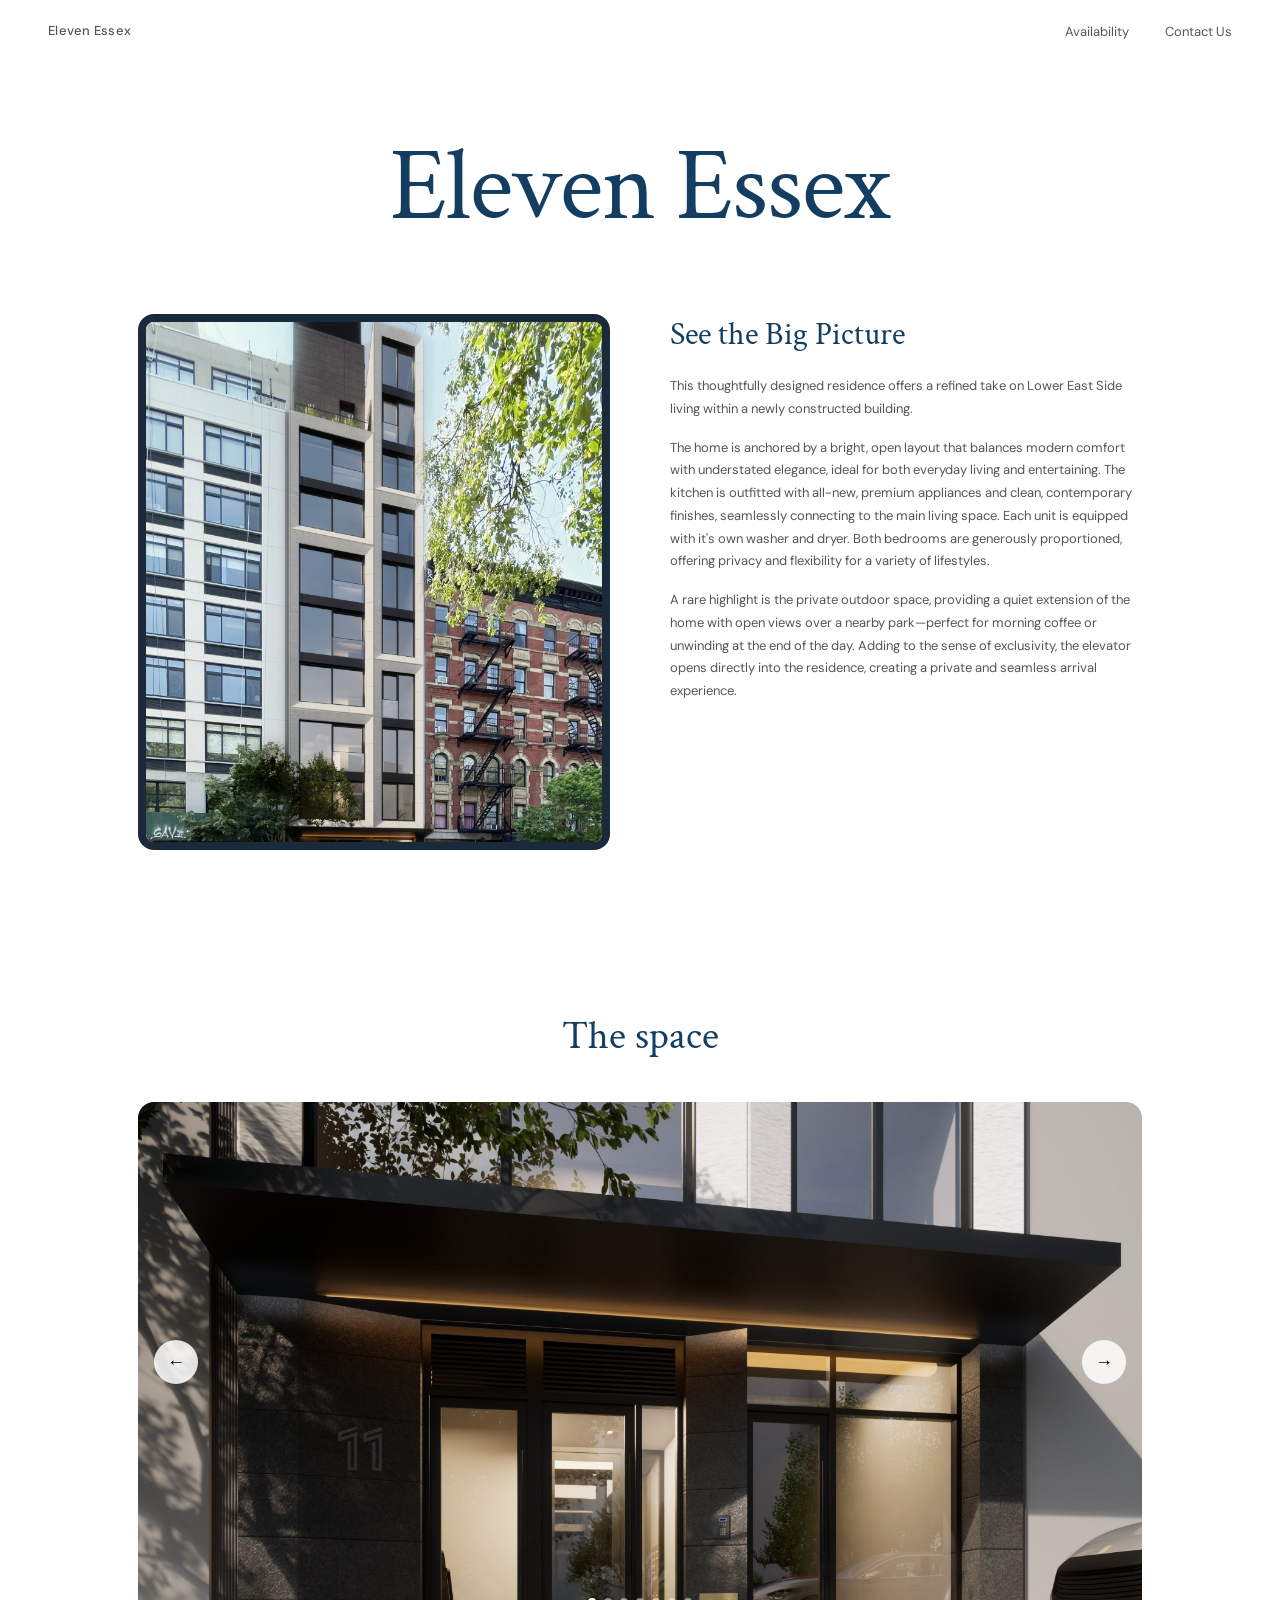
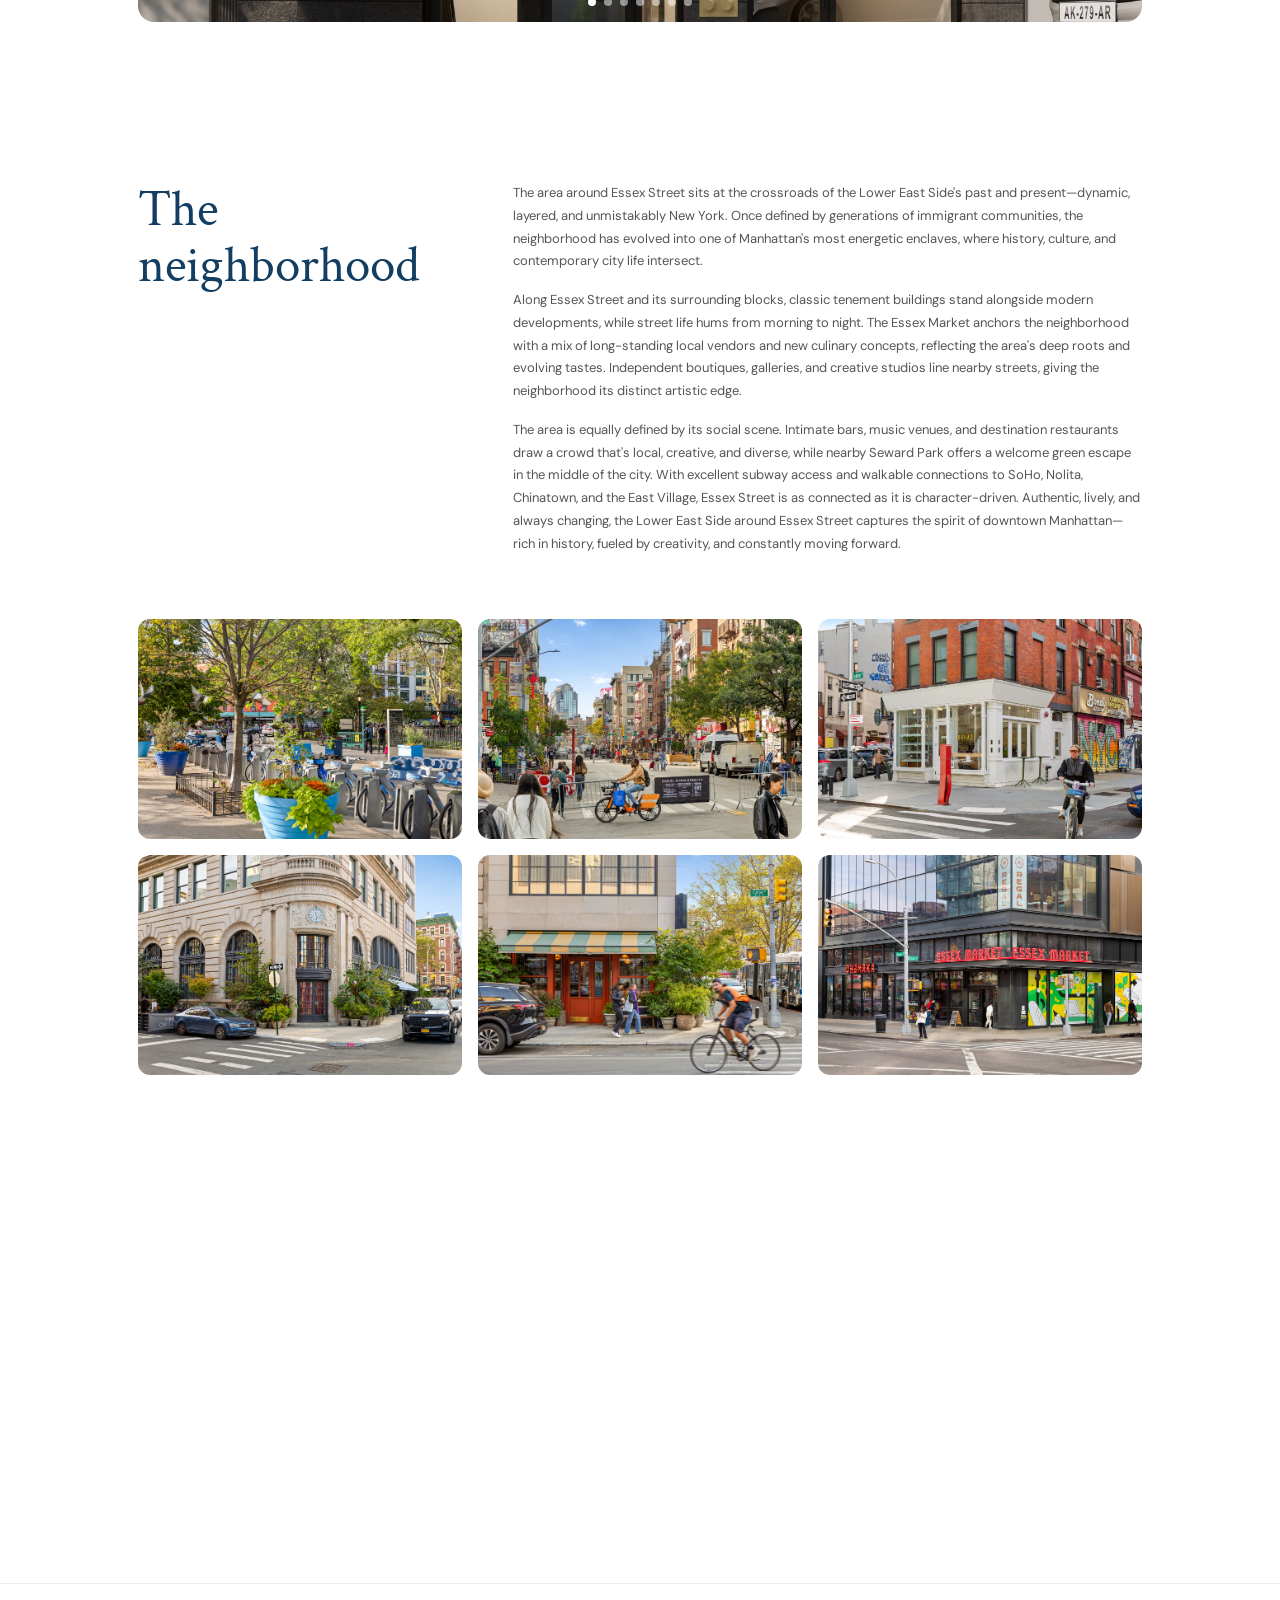
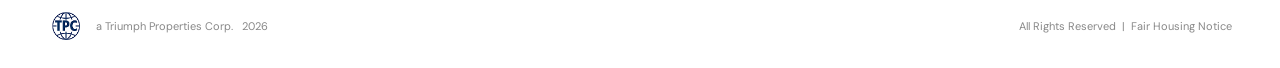
==== commit c8993e83: "Add scroll-triggered nav: blue bg + bold white text on scroll Co-Authored-By: Claude Sonnet 4.6 <nor" ====
--- a/index.html
+++ b/index.html
@@ -160,8 +160,15 @@
       <img src="images/TPCLogo.png" alt="TPC Logo" class="footer-logo">
       <span>a Triumph Properties Corp. &nbsp; 2026</span>
     </div>
-    <div class="footer-right">All Rights Reserved &nbsp;|&nbsp; <a href="https://cms.boerumplace.com/uploads/nys-housing-and-anti-discrimination-notice_02.2025.pdf" target="_blank" rel="noopener">Fair Housing Notice</a></div>
+    <div class="footer-right">All Rights Reserved &nbsp;|&nbsp; <a href="https://dos.ny.gov/system/files/documents/2025/03/nys-housing-and-anti-discrimination-notice_02.2025.pdf" target="_blank" rel="noopener">Fair Housing Notice</a></div>
   </footer>
+
+  <script>
+    const navbar = document.querySelector('.navbar');
+    window.addEventListener('scroll', () => {
+      navbar.classList.toggle('scrolled', window.scrollY > 10);
+    });
+  </script>
 
   <script>
     // Scroll reveal
--- a/styles.css
+++ b/styles.css
@@ -20,6 +20,17 @@
   top: 0;
   background: #fff;
   z-index: 100;
+  transition: background 0.3s, color 0.3s;
+}
+
+.navbar.scrolled {
+  background: #133E61;
+}
+
+.navbar.scrolled .nav-logo,
+.navbar.scrolled .nav-links a {
+  color: #fff;
+  font-weight: 600;
 }
 
 .nav-logo {
@@ -294,6 +305,11 @@
   color: #888;
 }
 
+.footer-right a {
+  color: #888;
+  text-decoration: none;
+}
+
 /* ── Responsive ── */
 @media (max-width: 768px) {
   .navbar { padding: 16px 24px; }
